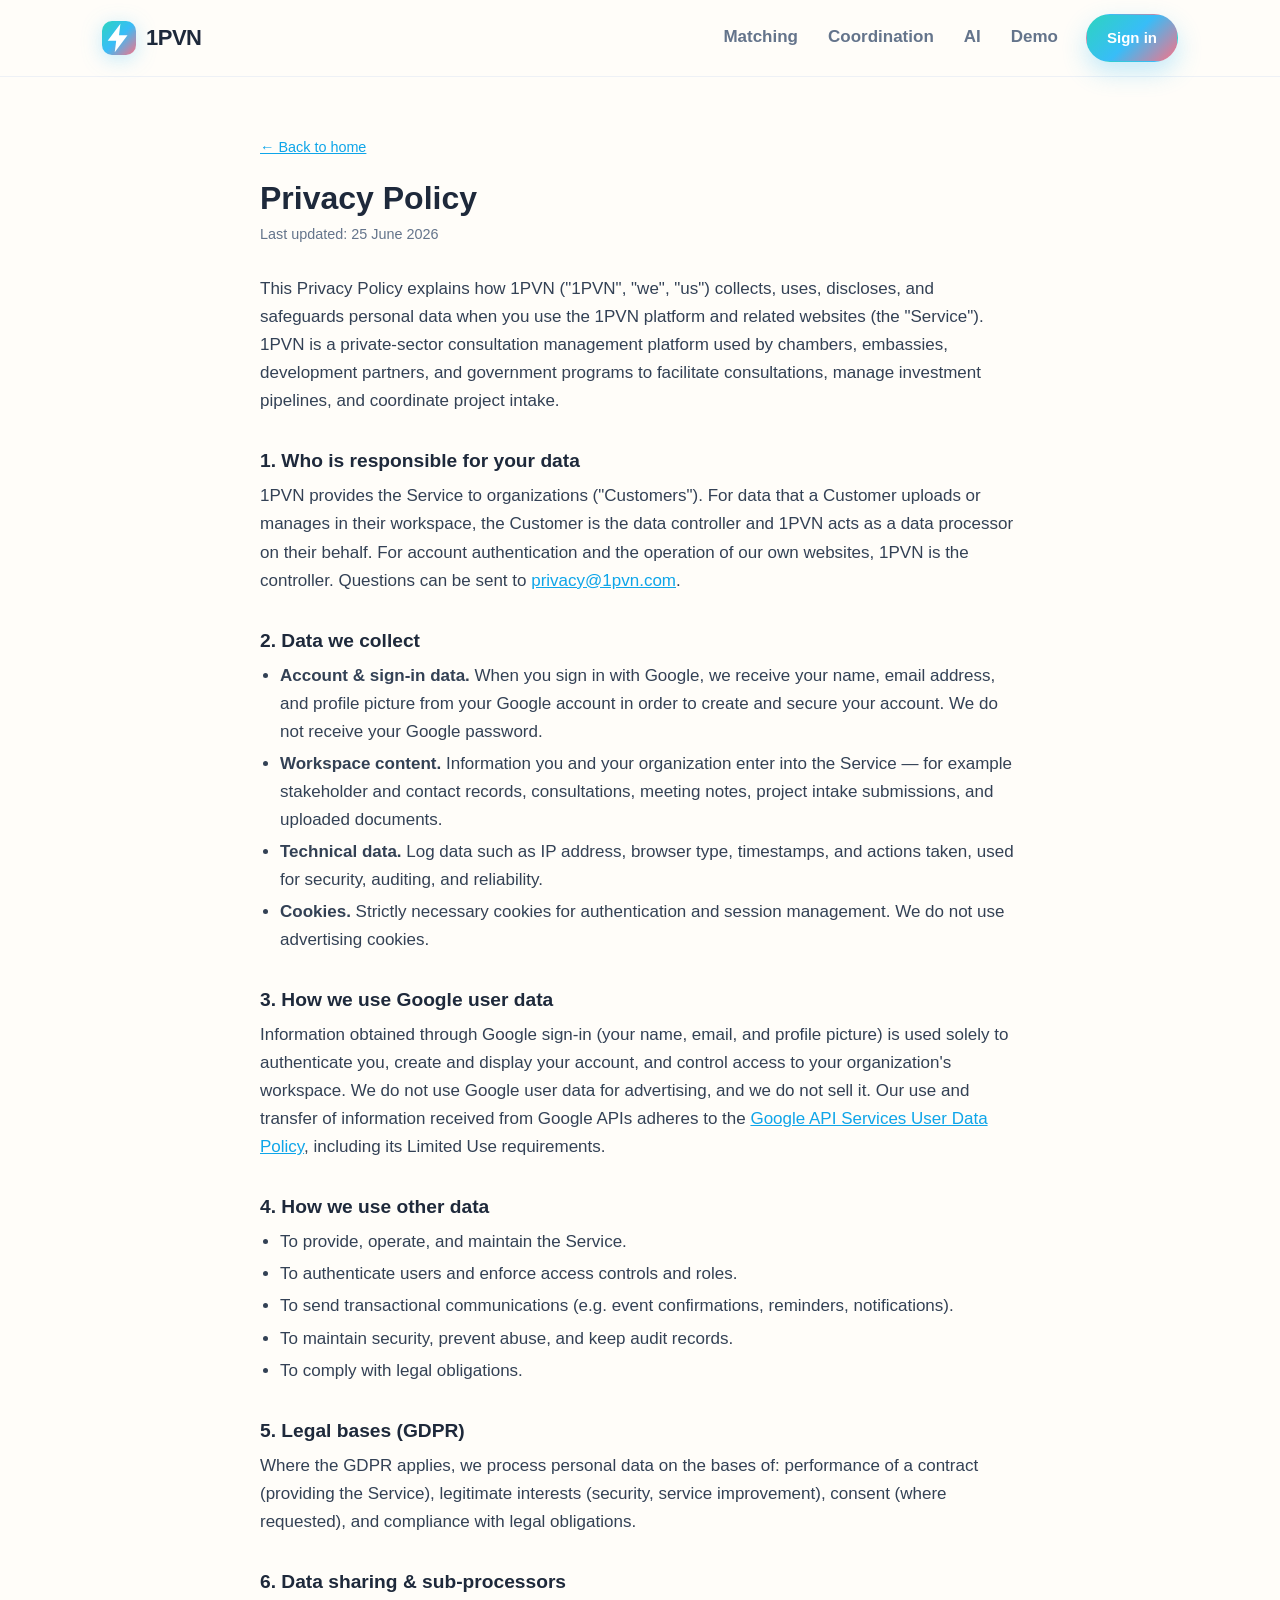
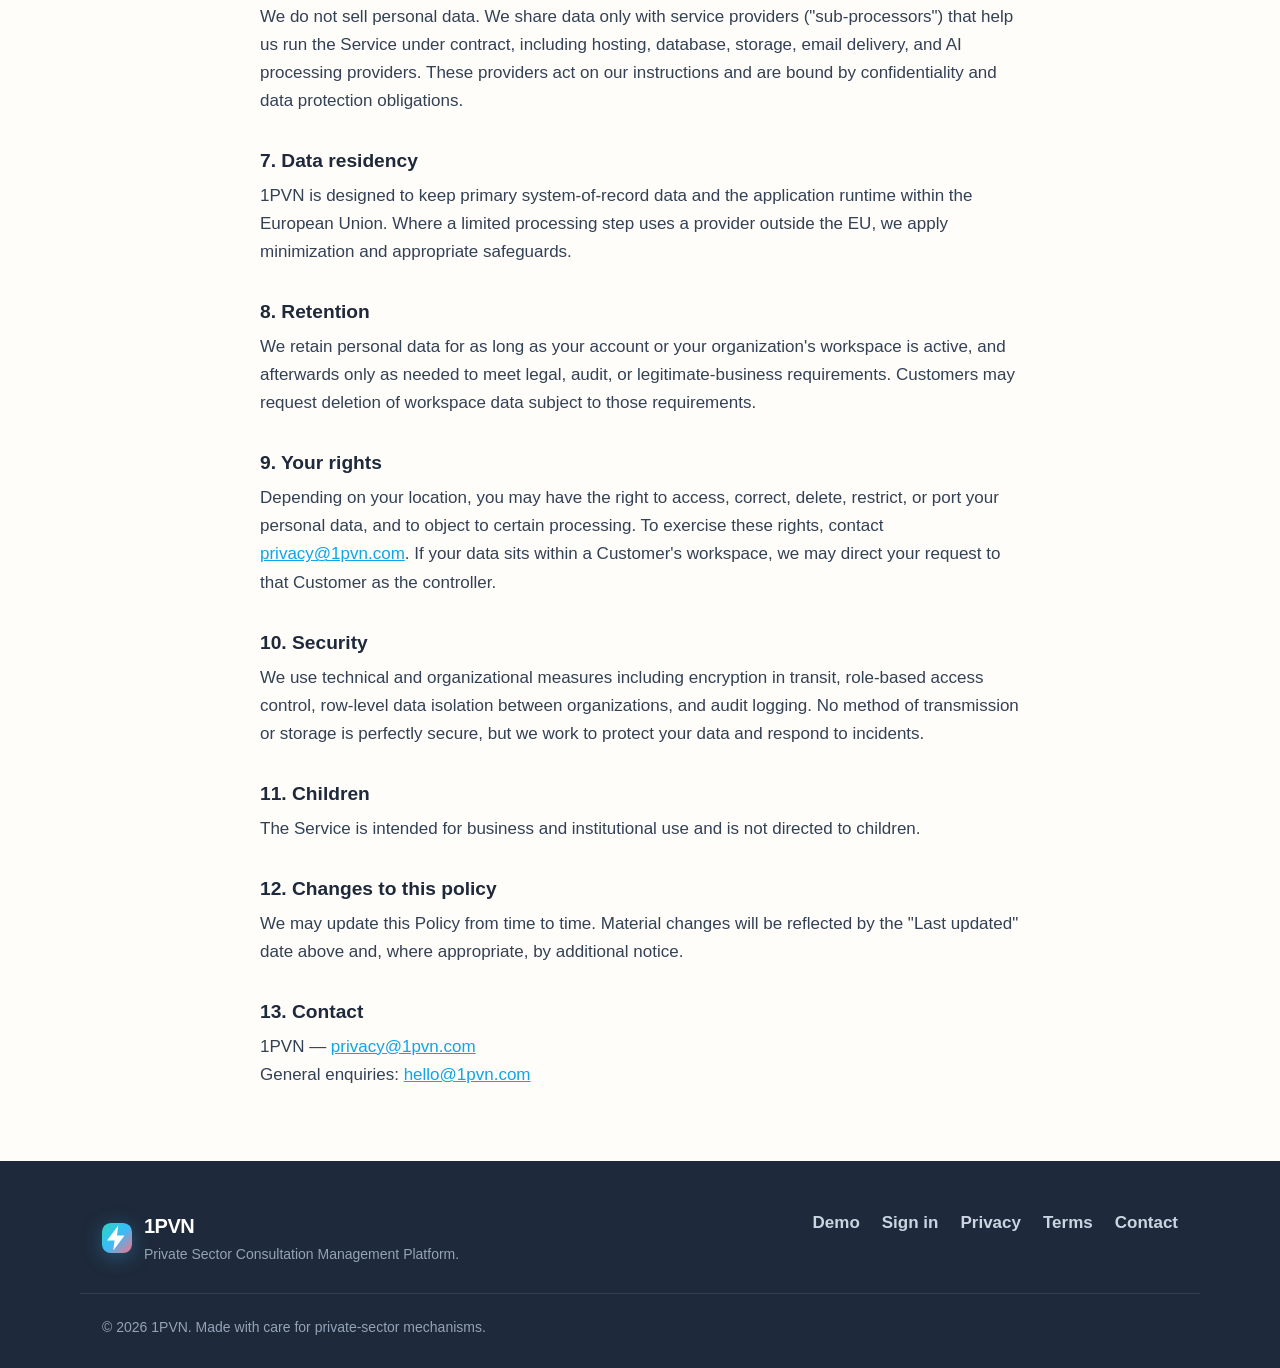
==== privacy.html @ 66ea93f3 "feat: add Privacy Policy + Terms of Service pages (Google OAuth verification) Co-Authored-By: Claude" ====
<!DOCTYPE html>
<html lang="en">
<head>
  <meta charset="UTF-8" />
  <meta name="viewport" content="width=device-width, initial-scale=1.0" />
  <title>Privacy Policy — 1PVN</title>
  <meta name="description" content="How 1PVN collects, uses, and protects personal data, including data accessed through Google sign-in." />
  <meta name="robots" content="index,follow" />
  <link rel="icon" type="image/svg+xml" href="favicon.svg" />
  <link rel="stylesheet" href="styles.css" />
  <style>
    .legal { max-width: 760px; margin: 0 auto; padding: 56px 0 72px; }
    .legal h1 { font-size: 2rem; margin-bottom: 6px; }
    .legal .updated { color: var(--ink-muted); font-size: .9rem; margin-bottom: 28px; }
    .legal h2 { font-size: 1.2rem; margin: 34px 0 10px; color: var(--ink-strong); }
    .legal p, .legal li { color: var(--ink); line-height: 1.65; }
    .legal ul { padding-left: 1.25rem; margin: 8px 0; }
    .legal li { margin: 4px 0; }
    .legal a { color: #0ea5e9; text-decoration: underline; }
    .legal .back { display: inline-block; margin-bottom: 20px; font-size: .9rem; }
  </style>
</head>
<body>
  <a class="skip-link" href="#main">Skip to content</a>

  <!-- ===== Header ===== -->
  <header class="site-header" id="top">
    <div class="container header-inner">
      <a class="brand" href="/" aria-label="1PVN home">
        <span class="brand-mark" aria-hidden="true">
          <svg viewBox="0 0 24 24" width="34" height="34" role="img">
            <defs>
              <linearGradient id="boltGrad" x1="0" y1="0" x2="1" y2="1">
                <stop offset="0%" stop-color="#2dd4bf"/>
                <stop offset="50%" stop-color="#38bdf8"/>
                <stop offset="100%" stop-color="#fb7185"/>
              </linearGradient>
            </defs>
            <rect x="0" y="0" width="24" height="24" rx="7" fill="url(#boltGrad)"/>
            <path d="M13 2 L4 14 h6 l-1 8 9 -12 h-6 z" fill="#ffffff"/>
          </svg>
        </span>
        <span class="brand-name">1PVN</span>
      </a>
      <nav class="site-nav" aria-label="Primary">
        <a href="/#matching">Matching</a>
        <a href="/#channels">Coordination</a>
        <a href="/#ai">AI</a>
        <a href="/#demo">Demo</a>
      </nav>
      <a class="btn btn-primary btn-sm" href="https://app.1pvn.com">Sign in</a>
    </div>
  </header>

  <main id="main">
    <article class="legal container">
      <a class="back" href="/">← Back to home</a>
      <h1>Privacy Policy</h1>
      <p class="updated">Last updated: 25 June 2026</p>

      <p>
        This Privacy Policy explains how 1PVN ("1PVN", "we", "us") collects, uses,
        discloses, and safeguards personal data when you use the 1PVN platform and
        related websites (the "Service"). 1PVN is a private-sector consultation
        management platform used by chambers, embassies, development partners, and
        government programs to facilitate consultations, manage investment pipelines,
        and coordinate project intake.
      </p>

      <h2>1. Who is responsible for your data</h2>
      <p>
        1PVN provides the Service to organizations ("Customers"). For data that a
        Customer uploads or manages in their workspace, the Customer is the data
        controller and 1PVN acts as a data processor on their behalf. For account
        authentication and the operation of our own websites, 1PVN is the controller.
        Questions can be sent to <a href="mailto:privacy@1pvn.com">privacy@1pvn.com</a>.
      </p>

      <h2>2. Data we collect</h2>
      <ul>
        <li><strong>Account &amp; sign-in data.</strong> When you sign in with Google,
          we receive your name, email address, and profile picture from your Google
          account in order to create and secure your account. We do not receive your
          Google password.</li>
        <li><strong>Workspace content.</strong> Information you and your organization
          enter into the Service — for example stakeholder and contact records,
          consultations, meeting notes, project intake submissions, and uploaded
          documents.</li>
        <li><strong>Technical data.</strong> Log data such as IP address, browser type,
          timestamps, and actions taken, used for security, auditing, and reliability.</li>
        <li><strong>Cookies.</strong> Strictly necessary cookies for authentication and
          session management. We do not use advertising cookies.</li>
      </ul>

      <h2>3. How we use Google user data</h2>
      <p>
        Information obtained through Google sign-in (your name, email, and profile
        picture) is used solely to authenticate you, create and display your account,
        and control access to your organization's workspace. We do not use Google user
        data for advertising, and we do not sell it. Our use and transfer of information
        received from Google APIs adheres to the
        <a href="https://developers.google.com/terms/api-services-user-data-policy" target="_blank" rel="noopener">Google API Services User Data Policy</a>,
        including its Limited Use requirements.
      </p>

      <h2>4. How we use other data</h2>
      <ul>
        <li>To provide, operate, and maintain the Service.</li>
        <li>To authenticate users and enforce access controls and roles.</li>
        <li>To send transactional communications (e.g. event confirmations, reminders, notifications).</li>
        <li>To maintain security, prevent abuse, and keep audit records.</li>
        <li>To comply with legal obligations.</li>
      </ul>

      <h2>5. Legal bases (GDPR)</h2>
      <p>
        Where the GDPR applies, we process personal data on the bases of: performance of
        a contract (providing the Service), legitimate interests (security, service
        improvement), consent (where requested), and compliance with legal obligations.
      </p>

      <h2>6. Data sharing &amp; sub-processors</h2>
      <p>
        We do not sell personal data. We share data only with service providers
        ("sub-processors") that help us run the Service under contract, including
        hosting, database, storage, email delivery, and AI processing providers. These
        providers act on our instructions and are bound by confidentiality and data
        protection obligations.
      </p>

      <h2>7. Data residency</h2>
      <p>
        1PVN is designed to keep primary system-of-record data and the application
        runtime within the European Union. Where a limited processing step uses a
        provider outside the EU, we apply minimization and appropriate safeguards.
      </p>

      <h2>8. Retention</h2>
      <p>
        We retain personal data for as long as your account or your organization's
        workspace is active, and afterwards only as needed to meet legal, audit, or
        legitimate-business requirements. Customers may request deletion of workspace
        data subject to those requirements.
      </p>

      <h2>9. Your rights</h2>
      <p>
        Depending on your location, you may have the right to access, correct, delete,
        restrict, or port your personal data, and to object to certain processing. To
        exercise these rights, contact <a href="mailto:privacy@1pvn.com">privacy@1pvn.com</a>.
        If your data sits within a Customer's workspace, we may direct your request to
        that Customer as the controller.
      </p>

      <h2>10. Security</h2>
      <p>
        We use technical and organizational measures including encryption in transit,
        role-based access control, row-level data isolation between organizations, and
        audit logging. No method of transmission or storage is perfectly secure, but we
        work to protect your data and respond to incidents.
      </p>

      <h2>11. Children</h2>
      <p>The Service is intended for business and institutional use and is not directed to children.</p>

      <h2>12. Changes to this policy</h2>
      <p>
        We may update this Policy from time to time. Material changes will be reflected
        by the "Last updated" date above and, where appropriate, by additional notice.
      </p>

      <h2>13. Contact</h2>
      <p>
        1PVN — <a href="mailto:privacy@1pvn.com">privacy@1pvn.com</a><br>
        General enquiries: <a href="mailto:hello@1pvn.com">hello@1pvn.com</a>
      </p>
    </article>
  </main>

  <!-- ===== Footer ===== -->
  <footer class="site-footer">
    <div class="container footer-inner">
      <div class="footer-brand">
        <span class="brand-mark" aria-hidden="true">
          <svg viewBox="0 0 24 24" width="30" height="30" role="img">
            <defs>
              <linearGradient id="boltGradF" x1="0" y1="0" x2="1" y2="1">
                <stop offset="0%" stop-color="#2dd4bf"/>
                <stop offset="50%" stop-color="#38bdf8"/>
                <stop offset="100%" stop-color="#fb7185"/>
              </linearGradient>
            </defs>
            <rect x="0" y="0" width="24" height="24" rx="7" fill="url(#boltGradF)"/>
            <path d="M13 2 L4 14 h6 l-1 8 9 -12 h-6 z" fill="#ffffff"/>
          </svg>
        </span>
        <div>
          <p class="brand-name">1PVN</p>
          <p class="footer-tag">Private Sector Consultation Management Platform.</p>
        </div>
      </div>
      <nav class="footer-links" aria-label="Footer">
        <a href="/#demo">Demo</a>
        <a href="https://app.1pvn.com">Sign in</a>
        <a href="/privacy.html">Privacy</a>
        <a href="/terms.html">Terms</a>
        <a href="mailto:hello@1pvn.com">Contact</a>
      </nav>
    </div>
    <div class="container footer-bottom">
      <p>&copy; <span id="year">2026</span> 1PVN. Made with care for private-sector mechanisms.</p>
    </div>
  </footer>

  <script>
    document.getElementById('year').textContent = new Date().getFullYear();
  </script>
</body>
</html>
---- styles.css ----
/* ===== 1PVN — soft / approachable design system ===== */

:root {
  /* friendly palette */
  --cream: #fffdf9;
  --cream-2: #fef7f0;
  --sky: #38bdf8;
  --sky-soft: #e0f3fe;
  --mint: #2dd4bf;
  --mint-soft: #d7f5ef;
  --coral: #fb7185;
  --coral-soft: #ffe4e6;
  --ink: #334155;          /* soft slate text */
  --ink-strong: #1e293b;
  --ink-muted: #64748b;
  --line: #eef1f6;
  --white: #ffffff;

  --grad: linear-gradient(135deg, #2dd4bf 0%, #38bdf8 50%, #fb7185 100%);
  --grad-sky: linear-gradient(135deg, #38bdf8, #818cf8);
  --grad-mint: linear-gradient(135deg, #2dd4bf, #34d399);
  --grad-coral: linear-gradient(135deg, #fb7185, #fdba74);

  /* soft, diffuse shadows */
  --shadow-sm: 0 4px 16px rgba(51, 65, 85, 0.06);
  --shadow: 0 10px 30px rgba(51, 65, 85, 0.08);
  --shadow-lg: 0 20px 50px rgba(51, 65, 85, 0.12);

  --r-sm: 14px;
  --r: 20px;
  --r-lg: 26px;

  --maxw: 1120px;
}

* { box-sizing: border-box; }

html { scroll-behavior: smooth; }

body {
  margin: 0;
  font-family: -apple-system, BlinkMacSystemFont, "Segoe UI", "Nunito",
    "Helvetica Neue", Arial, sans-serif;
  color: var(--ink);
  background: var(--cream);
  line-height: 1.7;
  font-size: 17px;
  -webkit-font-smoothing: antialiased;
}

h1, h2, h3 { color: var(--ink-strong); line-height: 1.2; margin: 0; }
p { margin: 0; }
a { color: inherit; text-decoration: none; }

.container {
  width: 100%;
  max-width: var(--maxw);
  margin: 0 auto;
  padding: 0 22px;
}

.skip-link {
  position: absolute;
  left: -999px;
  top: 0;
  background: var(--ink-strong);
  color: #fff;
  padding: 10px 16px;
  border-radius: 0 0 var(--r-sm) 0;
  z-index: 100;
}
.skip-link:focus { left: 0; }

/* ===== Buttons ===== */
.btn {
  display: inline-flex;
  align-items: center;
  justify-content: center;
  gap: 8px;
  font-weight: 700;
  font-size: 16px;
  padding: 14px 26px;
  border-radius: 999px;
  border: 1.5px solid transparent;
  cursor: pointer;
  transition: transform .15s ease, box-shadow .2s ease, background .2s ease;
  white-space: nowrap;
}
.btn:focus-visible { outline: 3px solid var(--sky); outline-offset: 2px; }
.btn:hover { transform: translateY(-2px); }
.btn-sm { padding: 10px 20px; font-size: 15px; }
.btn-block { width: 100%; }

.btn-primary {
  background: var(--grad);
  color: #fff;
  box-shadow: 0 10px 24px rgba(56, 189, 248, 0.3);
}
.btn-primary:hover { box-shadow: 0 14px 30px rgba(251, 113, 133, 0.35); }

.btn-ghost {
  background: var(--white);
  color: var(--ink-strong);
  border-color: var(--line);
  box-shadow: var(--shadow-sm);
}
.btn-ghost:hover { border-color: var(--sky); }

.btn-soft {
  background: var(--white);
  color: var(--ink-strong);
  border-color: var(--line);
  box-shadow: var(--shadow-sm);
}
.btn-soft:hover { border-color: var(--mint); }

.btn-light {
  background: #fff;
  color: var(--ink-strong);
  box-shadow: var(--shadow);
}

/* ===== Header ===== */
.site-header {
  position: sticky;
  top: 0;
  z-index: 50;
  background: rgba(255, 253, 249, 0.82);
  backdrop-filter: saturate(140%) blur(12px);
  border-bottom: 1px solid var(--line);
}
.header-inner {
  display: flex;
  align-items: center;
  gap: 18px;
  padding-top: 14px;
  padding-bottom: 14px;
}
.brand { display: inline-flex; align-items: center; gap: 10px; }
.brand-mark { display: inline-flex; filter: drop-shadow(0 4px 10px rgba(56,189,248,.3)); }
.brand-name { font-weight: 800; font-size: 22px; letter-spacing: -0.5px; color: var(--ink-strong); }

.site-nav {
  display: flex;
  gap: 26px;
  margin-left: auto;
  font-weight: 600;
  color: var(--ink-muted);
}
.site-nav a { padding: 6px 2px; border-radius: 8px; }
.site-nav a:hover { color: var(--ink-strong); }
.header-inner > .btn-primary { margin-left: 8px; }

/* ===== Hero ===== */
.hero {
  position: relative;
  overflow: hidden;
  background:
    radial-gradient(1100px 480px at 80% -10%, var(--sky-soft), transparent 60%),
    radial-gradient(900px 460px at 0% 10%, var(--coral-soft), transparent 55%),
    linear-gradient(180deg, var(--cream), var(--cream-2));
  padding: 92px 0 96px;
}
.blob {
  position: absolute;
  border-radius: 50%;
  filter: blur(50px);
  opacity: .5;
  z-index: 0;
}
.blob-1 { width: 320px; height: 320px; background: var(--mint-soft); top: -60px; right: 8%; }
.blob-2 { width: 280px; height: 280px; background: var(--coral-soft); bottom: -80px; left: 4%; }
.hero-inner { position: relative; z-index: 1; max-width: 820px; text-align: center; margin: 0 auto; }

.eyebrow {
  display: inline-block;
  background: var(--white);
  border: 1px solid var(--line);
  color: var(--ink-muted);
  font-weight: 700;
  font-size: 14px;
  padding: 7px 16px;
  border-radius: 999px;
  box-shadow: var(--shadow-sm);
  margin-bottom: 22px;
}
.hero h1 {
  font-size: clamp(2.3rem, 6vw, 3.6rem);
  font-weight: 800;
  letter-spacing: -1px;
  margin-bottom: 20px;
}
.grad-text {
  background: var(--grad);
  -webkit-background-clip: text;
  background-clip: text;
  -webkit-text-fill-color: transparent;
  color: transparent;
}
.lead {
  font-size: clamp(1.05rem, 2.2vw, 1.3rem);
  color: var(--ink-muted);
  max-width: 660px;
  margin: 0 auto 30px;
}
.hero-cta { display: flex; gap: 14px; justify-content: center; flex-wrap: wrap; }
.hero-note { margin-top: 22px; color: var(--ink-muted); font-size: 14px; font-weight: 600; }

/* ===== Sections ===== */
.section { padding: 84px 0; }
.section-tint {
  background:
    radial-gradient(800px 400px at 100% 0%, var(--mint-soft), transparent 60%),
    var(--cream-2);
}
.section-head { max-width: 680px; margin: 0 auto 48px; text-align: center; }
.section-head h2 {
  font-size: clamp(1.8rem, 4vw, 2.5rem);
  font-weight: 800;
  letter-spacing: -0.5px;
  margin: 6px 0 14px;
}
.section-sub { color: var(--ink-muted); font-size: 1.1rem; }

/* ===== Matching board ===== */
.board {
  display: grid;
  grid-template-columns: 1fr 1.25fr 1fr;
  gap: 18px;
  background: var(--white);
  border: 1px solid var(--line);
  border-radius: var(--r-lg);
  padding: 22px;
  box-shadow: var(--shadow-lg);
}
.board-col {
  background: var(--cream);
  border: 1px solid var(--line);
  border-radius: var(--r);
  padding: 16px;
}
.board-col-center { background: linear-gradient(180deg, #fff, var(--sky-soft)); }
.board-col-head {
  display: flex;
  align-items: center;
  gap: 9px;
  margin-bottom: 14px;
}
.board-col-head h3 { font-size: 1rem; font-weight: 800; }
.col-dot { width: 11px; height: 11px; border-radius: 50%; }
.dot-sky { background: var(--sky); }
.dot-mint { background: var(--mint); }
.dot-coral { background: var(--coral); }
.count {
  margin-left: auto;
  background: var(--white);
  border: 1px solid var(--line);
  color: var(--ink-muted);
  font-size: 13px;
  font-weight: 700;
  padding: 2px 11px;
  border-radius: 999px;
}
.badge-ai {
  margin-left: auto;
  background: var(--grad);
  color: #fff;
  font-size: 12px;
  font-weight: 800;
  letter-spacing: .5px;
  padding: 3px 11px;
  border-radius: 999px;
}

.mini-card {
  display: flex;
  align-items: center;
  gap: 12px;
  background: var(--white);
  border: 1px solid var(--line);
  border-radius: var(--r-sm);
  padding: 11px 13px;
  margin-bottom: 11px;
  box-shadow: var(--shadow-sm);
}
.mini-card:last-child { margin-bottom: 0; }
.avatar {
  width: 40px; height: 40px;
  border-radius: 12px;
  display: grid; place-items: center;
  color: #fff; font-weight: 800; font-size: 13px;
  flex-shrink: 0;
}
.grad-sky { background: var(--grad-sky); }
.grad-mint { background: var(--grad-mint); }
.grad-coral { background: var(--grad-coral); }
.mc-title { font-weight: 700; color: var(--ink-strong); font-size: 15px; }
.mc-sub { font-size: 13px; color: var(--ink-muted); }

.match-card {
  background: var(--white);
  border: 1px solid var(--line);
  border-radius: var(--r-sm);
  padding: 14px;
  margin-bottom: 12px;
  box-shadow: var(--shadow-sm);
}
.match-card:last-child { margin-bottom: 0; }
.match-row {
  display: flex;
  align-items: center;
  gap: 8px;
  flex-wrap: wrap;
  margin-bottom: 12px;
}
.chip {
  font-size: 13px;
  font-weight: 700;
  padding: 5px 11px;
  border-radius: 999px;
}
.chip-investor { background: var(--sky-soft); color: #0369a1; }
.chip-opp { background: var(--mint-soft); color: #0f766e; }
.link-icon { color: var(--coral); font-weight: 800; font-size: 16px; }
.match-meta { display: flex; align-items: center; gap: 8px; flex-wrap: wrap; }
.score-pill {
  font-size: 13px;
  font-weight: 800;
  padding: 4px 12px;
  border-radius: 999px;
  color: #fff;
}
.score-high { background: var(--grad-mint); }
.score-mid { background: var(--grad-sky); }
.status-chip {
  font-size: 12px;
  font-weight: 700;
  padding: 4px 11px;
  border-radius: 999px;
  border: 1px solid transparent;
}
.status-suggested { background: var(--coral-soft); color: #be123c; }
.status-introduced { background: var(--sky-soft); color: #0369a1; }
.status-progress { background: #fef3c7; color: #b45309; }

/* ===== Feature card grid ===== */
.card-grid {
  display: grid;
  grid-template-columns: repeat(3, 1fr);
  gap: 20px;
}
.feature-card {
  background: var(--white);
  border: 1px solid var(--line);
  border-radius: var(--r);
  padding: 26px 24px;
  box-shadow: var(--shadow-sm);
  transition: transform .18s ease, box-shadow .25s ease;
}
.feature-card:hover { transform: translateY(-4px); box-shadow: var(--shadow); }
.feature-card h3 { font-size: 1.15rem; font-weight: 800; margin: 14px 0 8px; }
.feature-card p { color: var(--ink-muted); font-size: 0.98rem; }
.feature-icon {
  display: inline-grid;
  place-items: center;
  width: 52px; height: 52px;
  border-radius: 16px;
  font-size: 24px;
}
.ic-sky { background: var(--sky-soft); }
.ic-mint { background: var(--mint-soft); }
.ic-coral { background: var(--coral-soft); }
.ai-card { background: linear-gradient(180deg, #fff, var(--cream-2)); }

/* ===== Pricing ===== */
.pricing-grid {
  display: grid;
  grid-template-columns: repeat(3, 1fr);
  gap: 22px;
  align-items: start;
}
.price-card {
  position: relative;
  background: var(--white);
  border: 1px solid var(--line);
  border-radius: var(--r-lg);
  padding: 32px 26px;
  box-shadow: var(--shadow-sm);
}
.price-card-featured {
  border: 2px solid transparent;
  background:
    linear-gradient(#fff, #fff) padding-box,
    var(--grad) border-box;
  box-shadow: var(--shadow-lg);
  transform: translateY(-8px);
}
.popular-tag {
  position: absolute;
  top: -14px;
  left: 50%;
  transform: translateX(-50%);
  background: var(--grad);
  color: #fff;
  font-size: 12px;
  font-weight: 800;
  letter-spacing: .5px;
  padding: 6px 16px;
  border-radius: 999px;
  box-shadow: 0 8px 18px rgba(251,113,133,.35);
}
.price-name { font-size: 1.2rem; font-weight: 800; }
.price-amount { font-size: 2.6rem; font-weight: 800; color: var(--ink-strong); margin-top: 6px; }
.price-mo { font-size: 1rem; font-weight: 700; color: var(--ink-muted); }
.price-period { color: var(--ink-muted); font-size: 0.92rem; margin-bottom: 20px; }
.price-features { list-style: none; padding: 0; margin: 22px 0 0; }
.price-features li {
  display: flex;
  align-items: flex-start;
  gap: 10px;
  padding: 9px 0;
  border-top: 1px solid var(--line);
  font-size: 0.97rem;
}
.price-features li span { color: var(--mint); font-weight: 800; }
.price-features li.muted { color: var(--ink-muted); }
.price-features li.muted span { color: var(--ink-muted); }

/* ===== Residency strip ===== */
.residency { padding: 44px 0; background: var(--cream); }
.residency-inner {
  display: flex;
  align-items: center;
  gap: 16px;
  justify-content: center;
  text-align: left;
  background: var(--white);
  border: 1px solid var(--line);
  border-radius: var(--r);
  padding: 22px 28px;
  box-shadow: var(--shadow-sm);
  max-width: 820px;
  margin: 0 auto;
}
.residency-icon { font-size: 30px; }
.residency p { color: var(--ink-muted); }
.residency strong { color: var(--ink-strong); }
.region-pill {
  display: inline-block;
  background: var(--sky-soft);
  color: #0369a1;
  font-weight: 800;
  font-size: 13px;
  padding: 3px 12px;
  border-radius: 999px;
  margin: 0 2px;
}

/* ===== CTA band ===== */
.cta-band {
  padding: 76px 0;
  background:
    radial-gradient(700px 320px at 50% 120%, rgba(255,255,255,.25), transparent 60%),
    var(--grad);
}
.cta-inner { text-align: center; color: #fff; max-width: 640px; margin: 0 auto; }
.cta-inner h2 { color: #fff; font-size: clamp(1.7rem, 4vw, 2.4rem); font-weight: 800; }
.cta-inner p { color: rgba(255,255,255,.92); font-size: 1.1rem; margin: 12px 0 26px; }

/* ===== Footer ===== */
.site-footer { background: var(--ink-strong); color: #cbd5e1; padding: 48px 0 28px; }
.footer-inner {
  display: flex;
  justify-content: space-between;
  align-items: flex-start;
  gap: 28px;
  flex-wrap: wrap;
  padding-bottom: 26px;
  border-bottom: 1px solid rgba(255,255,255,.1);
}
.footer-brand { display: flex; gap: 12px; align-items: center; }
.footer-brand .brand-name { color: #fff; font-size: 20px; }
.footer-tag { font-size: 14px; color: #94a3b8; }
.footer-links { display: flex; gap: 22px; flex-wrap: wrap; font-weight: 600; }
.footer-links a { color: #cbd5e1; }
.footer-links a:hover { color: #fff; }
.footer-bottom { padding-top: 22px; font-size: 14px; color: #94a3b8; }

/* ===== Responsive ===== */
@media (max-width: 880px) {
  .card-grid { grid-template-columns: repeat(2, 1fr); }
  .pricing-grid { grid-template-columns: 1fr; max-width: 460px; margin: 0 auto; }
  .price-card-featured { transform: none; }
  .board { grid-template-columns: 1fr; }
}

@media (max-width: 640px) {
  body { font-size: 16px; }
  .site-nav { display: none; }
  .section { padding: 60px 0; }
  .hero { padding: 70px 0 76px; }
  .card-grid { grid-template-columns: 1fr; }
  .residency-inner { flex-direction: column; text-align: center; }
  .footer-inner { flex-direction: column; }
}

/* ===== Demo Version cards ===== */
.demo-card {
  display: block;
  text-decoration: none;
  color: inherit;
}
.demo-card h3 {
  display: flex;
  align-items: center;
  justify-content: space-between;
  gap: 8px;
}
.demo-arrow {
  color: var(--sky);
  font-weight: 800;
  transition: transform .18s ease;
}
.demo-card:hover .demo-arrow { transform: translateX(4px); }
.demo-note {
  margin-top: 28px;
  text-align: center;
  color: var(--ink-muted);
  font-size: 0.95rem;
}
.demo-note code {
  background: var(--cream-2);
  border: 1px solid var(--line);
  border-radius: 8px;
  padding: 2px 8px;
  font-size: 0.88rem;
  color: var(--ink-strong);
}
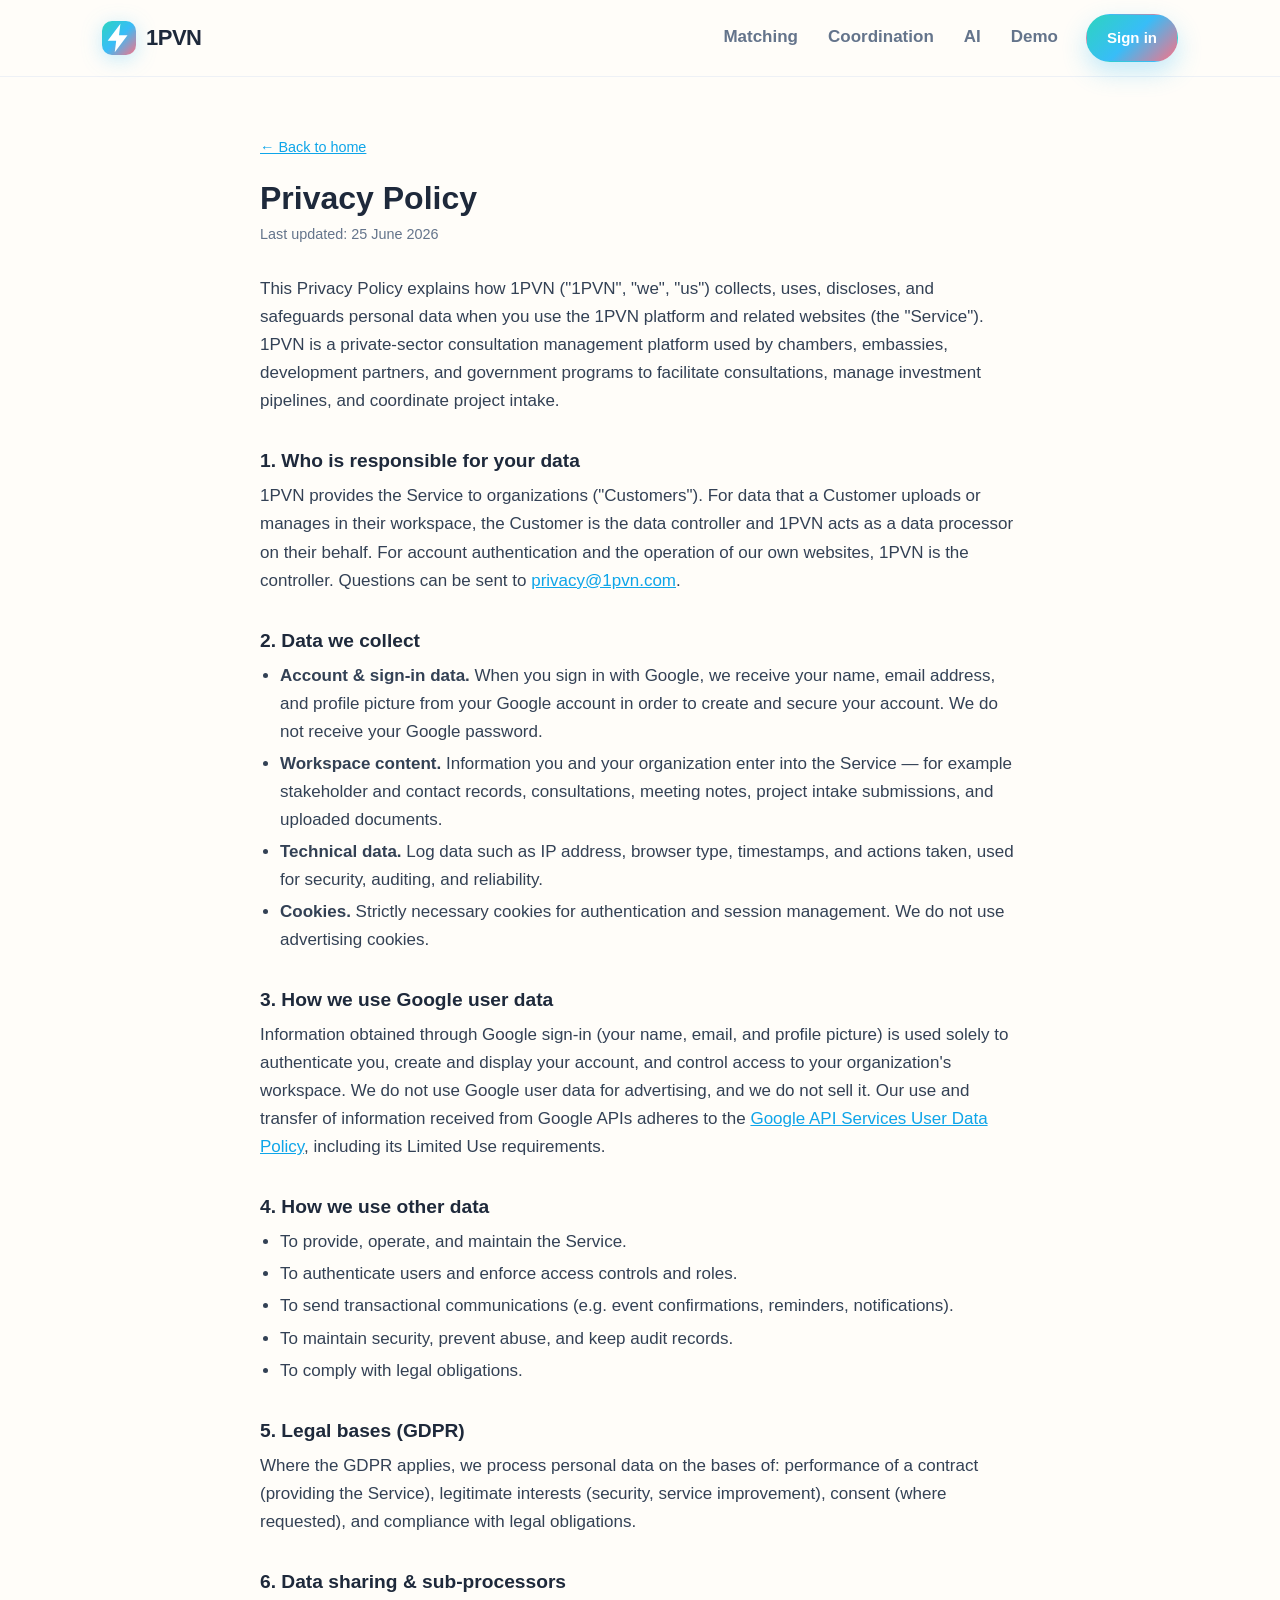
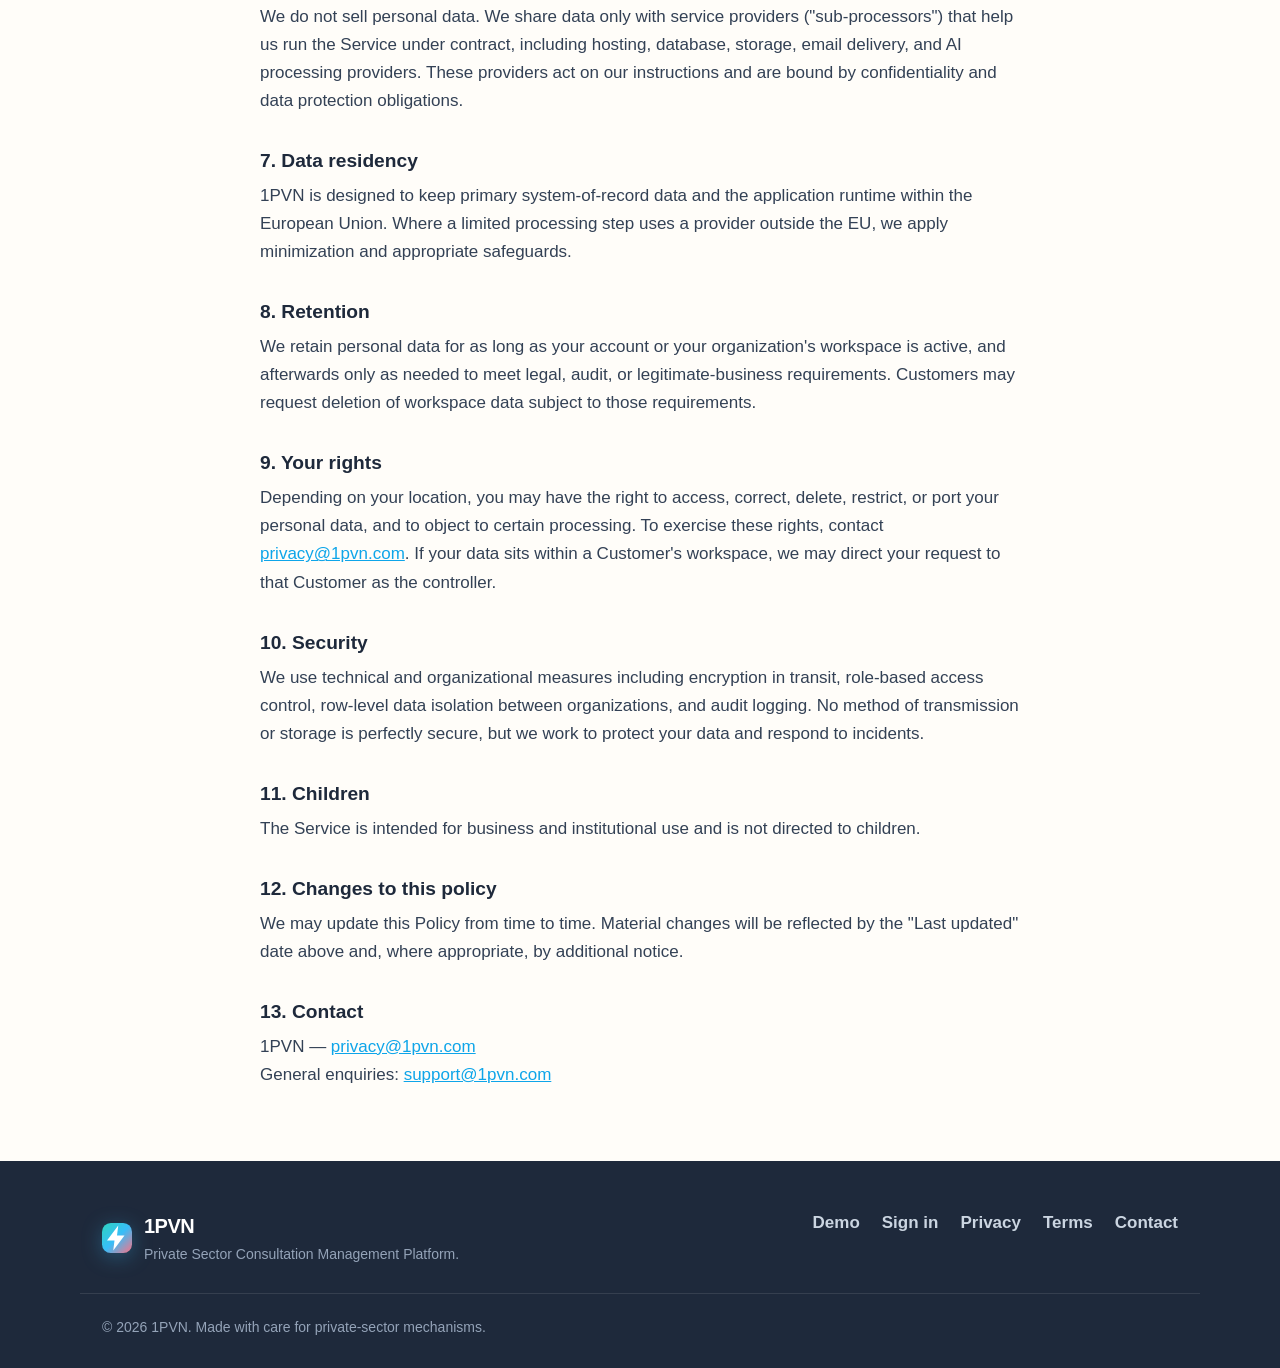
==== commit c6886a23: "chore: use support@1pvn.com as contact (was hello@) Co-Authored-By: Claude Opus 4.8 (1M context) <no" ====
--- a/privacy.html
+++ b/privacy.html
@@ -172,7 +172,7 @@
       <h2>13. Contact</h2>
       <p>
         1PVN — <a href="mailto:privacy@1pvn.com">privacy@1pvn.com</a><br>
-        General enquiries: <a href="mailto:hello@1pvn.com">hello@1pvn.com</a>
+        General enquiries: <a href="mailto:support@1pvn.com">support@1pvn.com</a>
       </p>
     </article>
   </main>
@@ -204,7 +204,7 @@
         <a href="https://app.1pvn.com">Sign in</a>
         <a href="/privacy.html">Privacy</a>
         <a href="/terms.html">Terms</a>
-        <a href="mailto:hello@1pvn.com">Contact</a>
+        <a href="mailto:support@1pvn.com">Contact</a>
       </nav>
     </div>
     <div class="container footer-bottom">
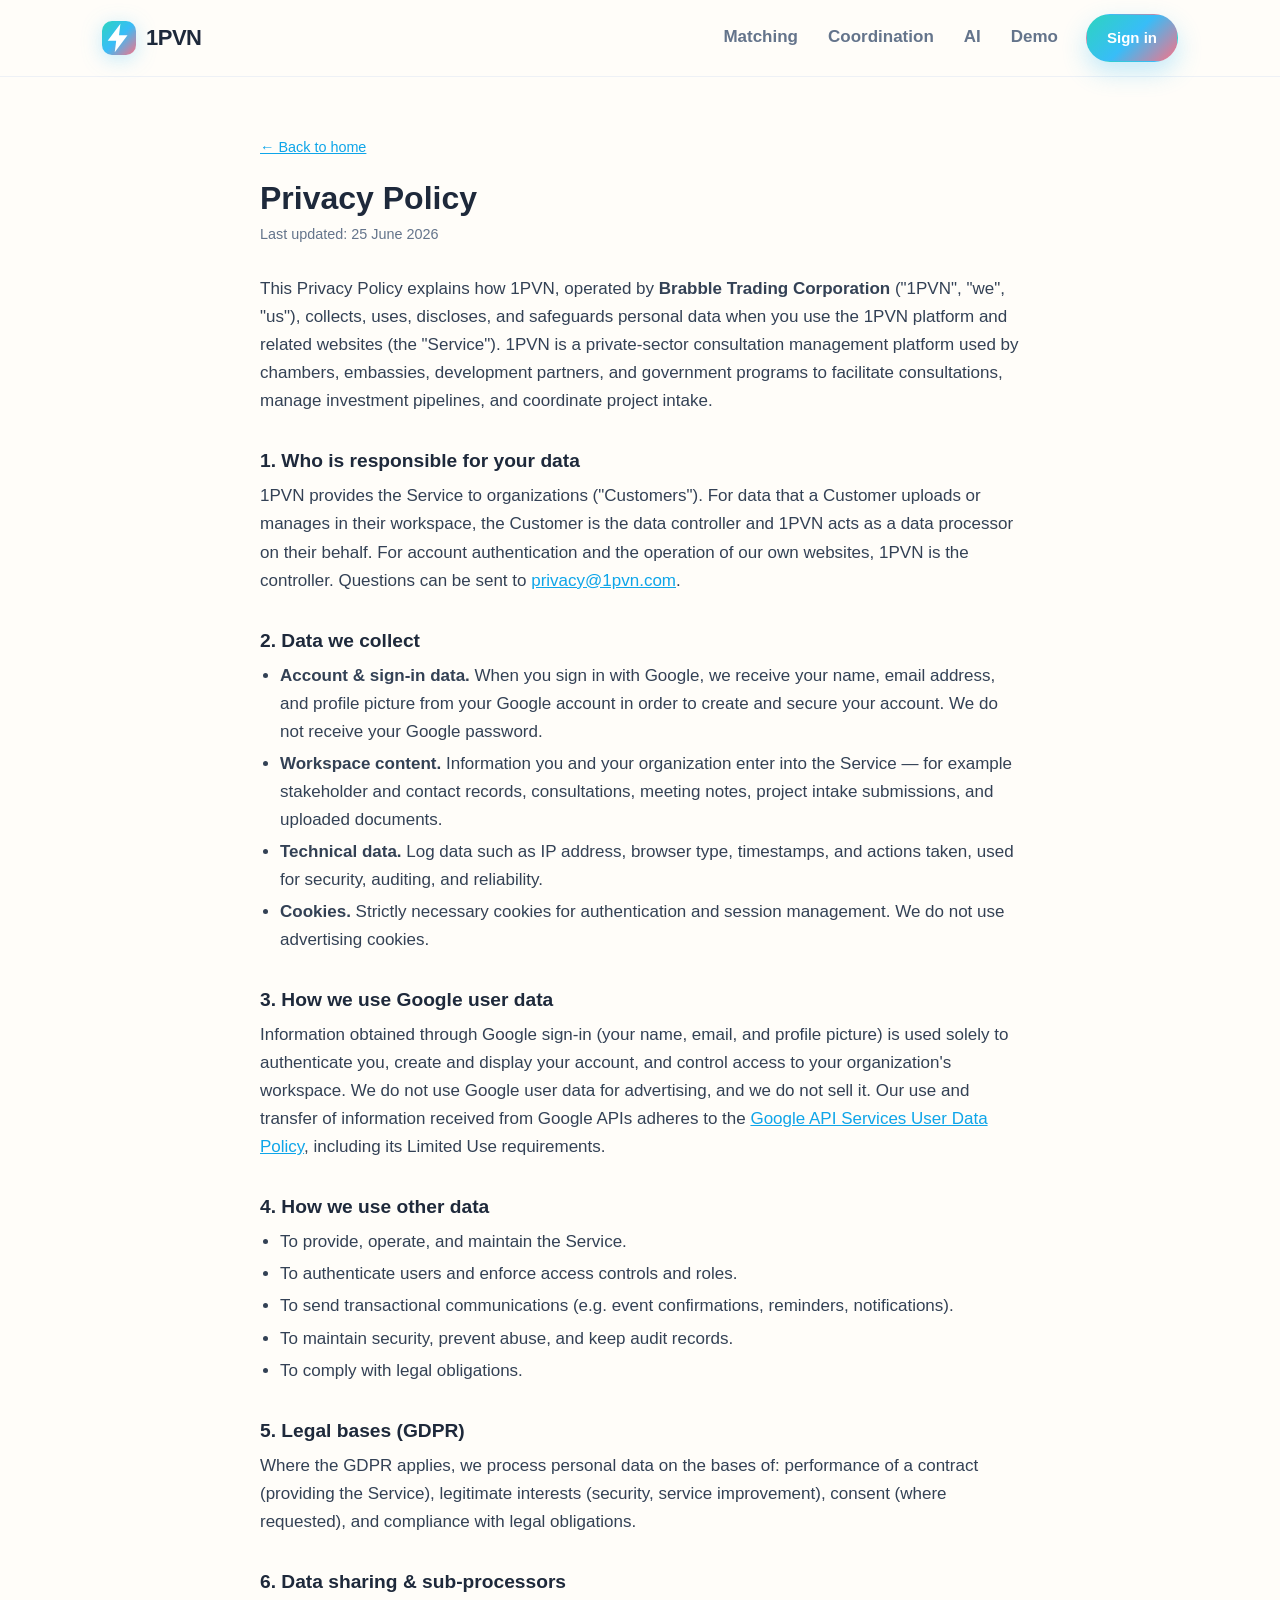
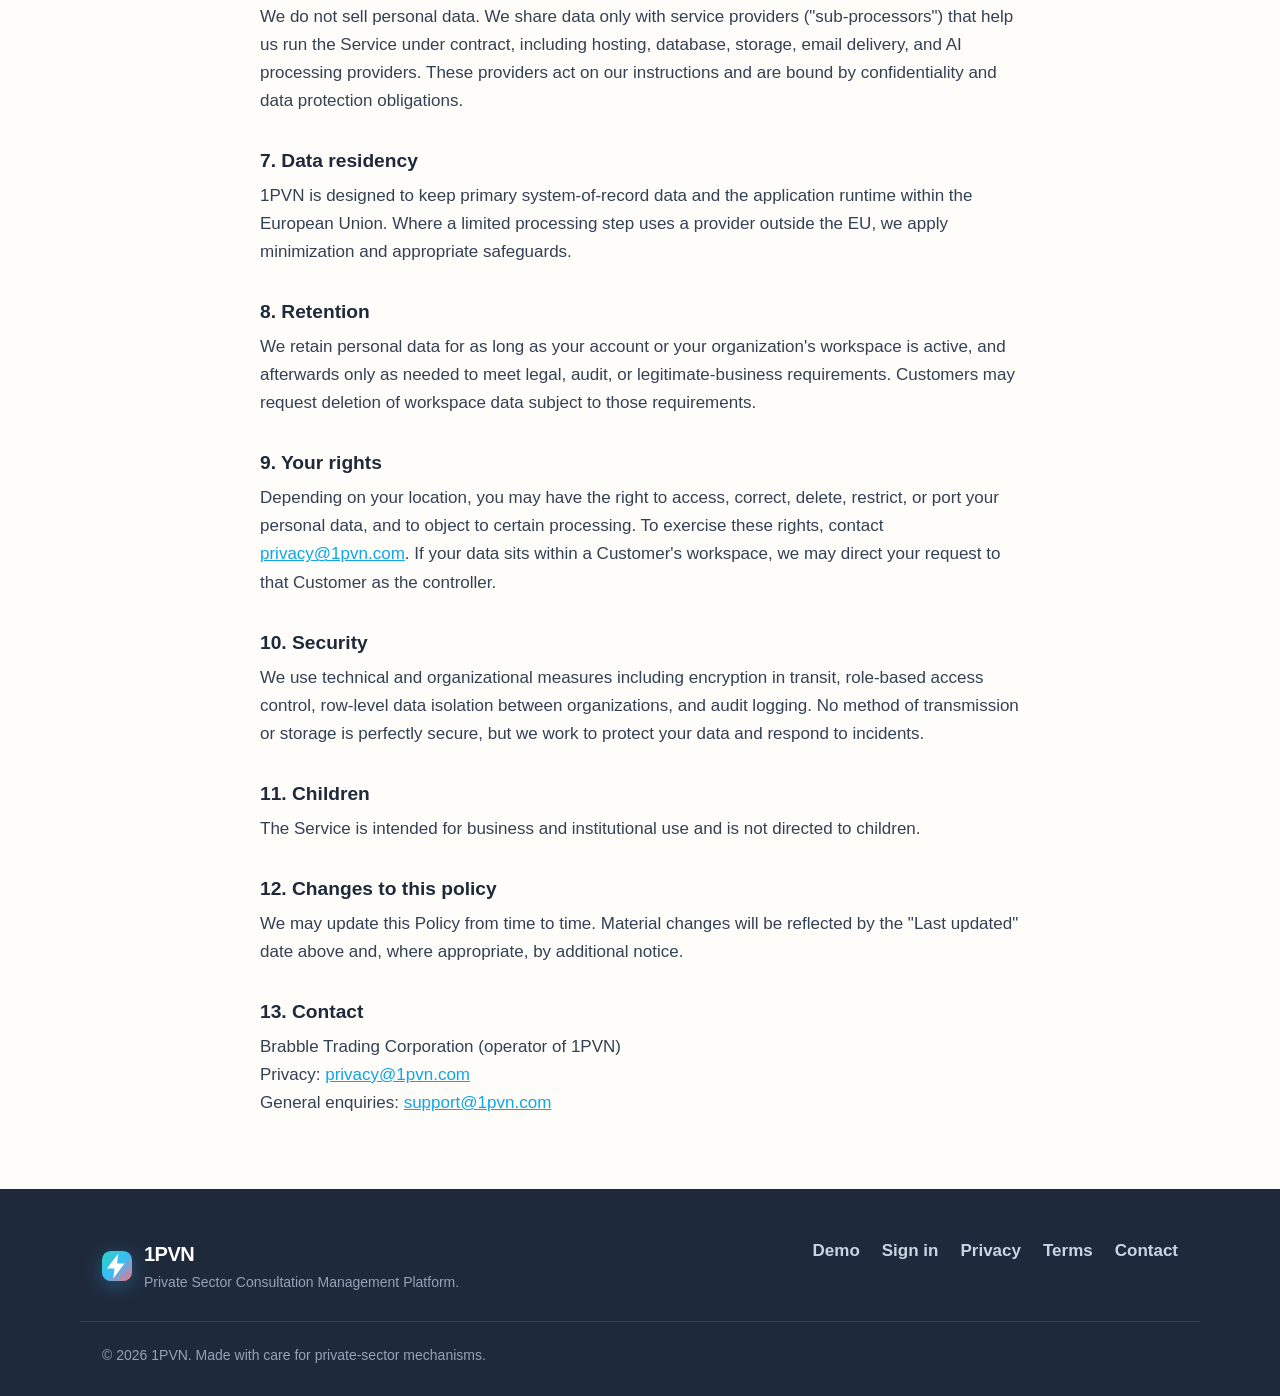
==== commit 58e4cb48: "chore(legal): name Brabble Trading Corporation as operator; Canadian governing law Co-Authored-By: C" ====
--- a/privacy.html
+++ b/privacy.html
@@ -59,7 +59,8 @@
       <p class="updated">Last updated: 25 June 2026</p>
 
       <p>
-        This Privacy Policy explains how 1PVN ("1PVN", "we", "us") collects, uses,
+        This Privacy Policy explains how 1PVN, operated by <strong>Brabble Trading
+        Corporation</strong> ("1PVN", "we", "us"), collects, uses,
         discloses, and safeguards personal data when you use the 1PVN platform and
         related websites (the "Service"). 1PVN is a private-sector consultation
         management platform used by chambers, embassies, development partners, and
@@ -171,7 +172,8 @@
 
       <h2>13. Contact</h2>
       <p>
-        1PVN — <a href="mailto:privacy@1pvn.com">privacy@1pvn.com</a><br>
+        Brabble Trading Corporation (operator of 1PVN)<br>
+        Privacy: <a href="mailto:privacy@1pvn.com">privacy@1pvn.com</a><br>
         General enquiries: <a href="mailto:support@1pvn.com">support@1pvn.com</a>
       </p>
     </article>
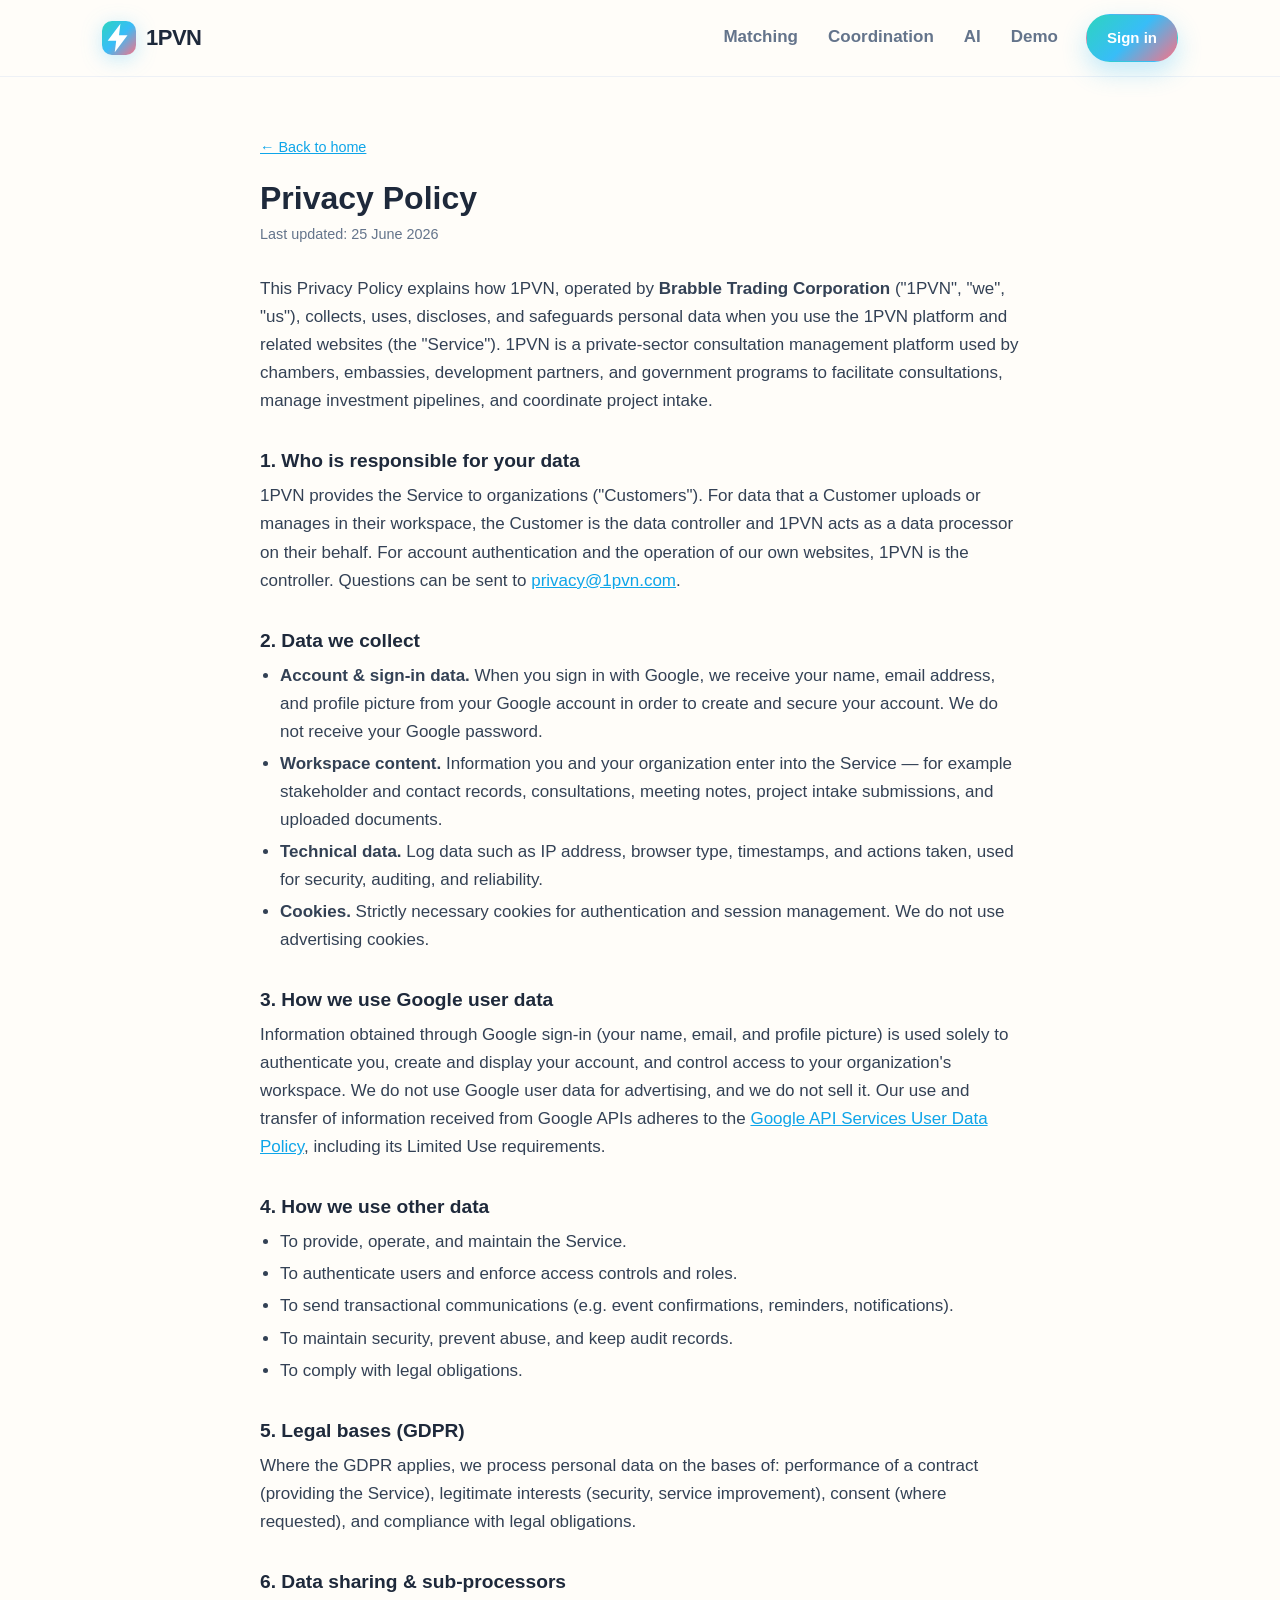
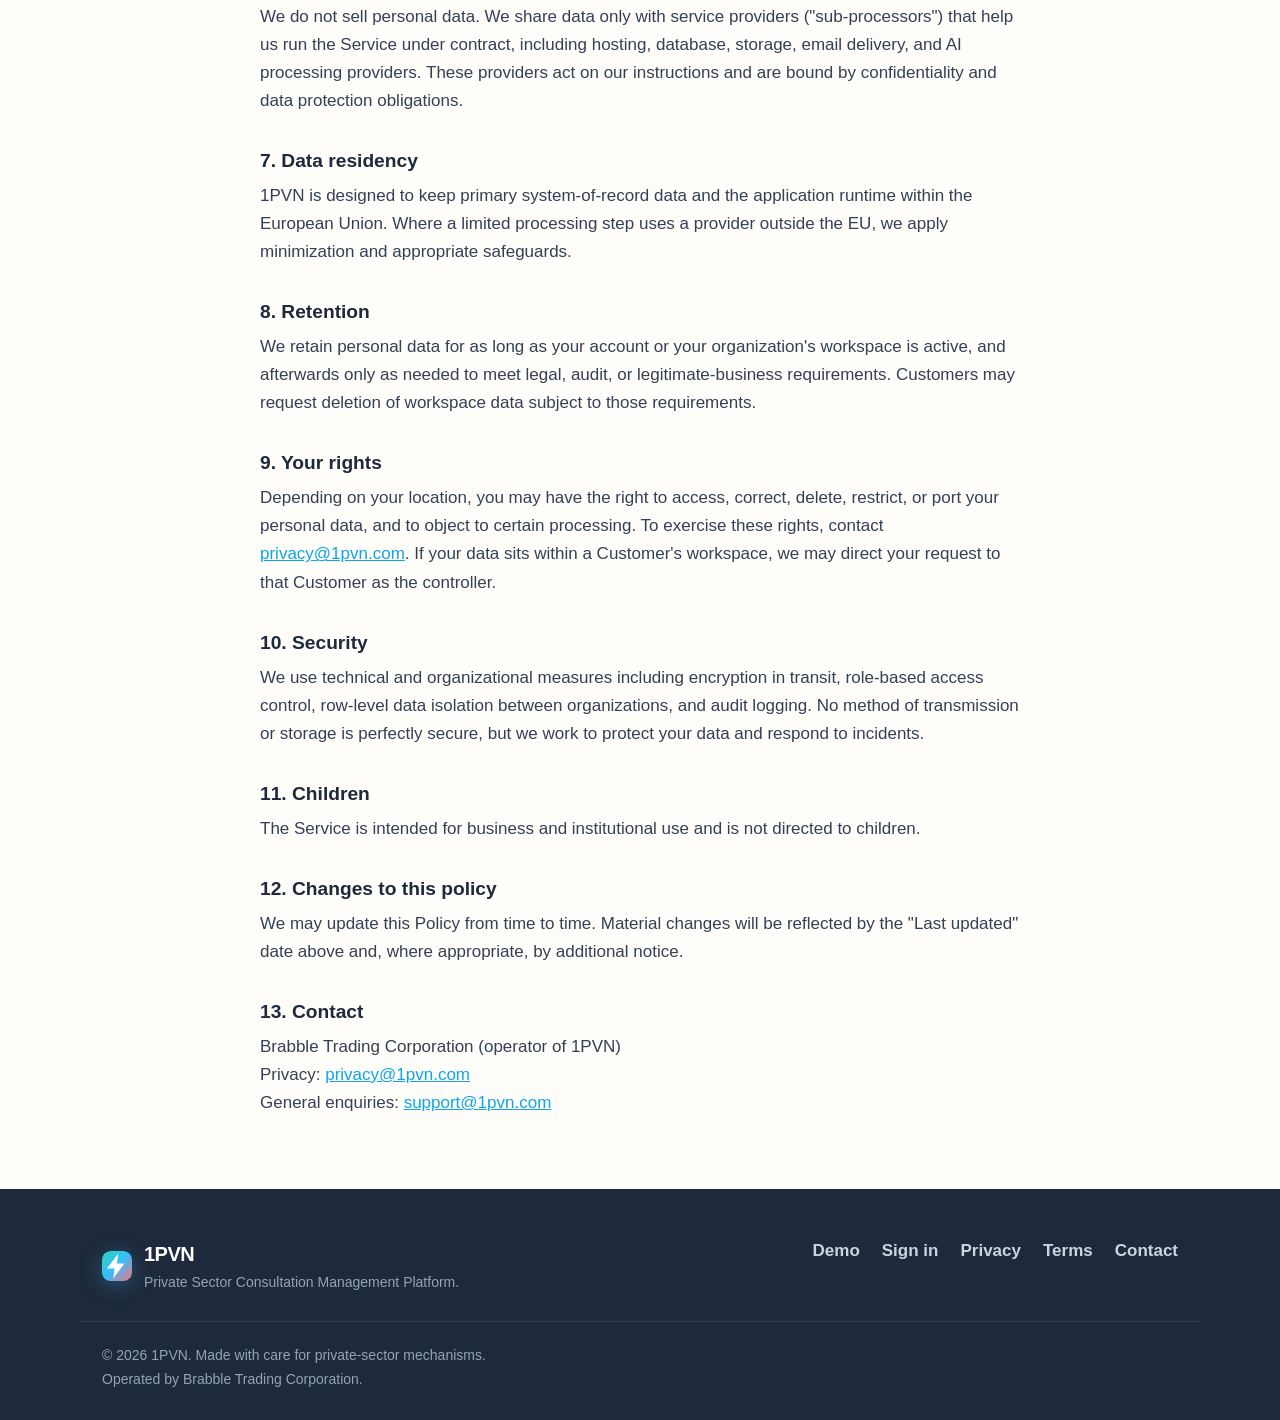
==== commit 314535f1: "chore(legal): Ontario governing law + linked 'operated by Brabble Trading Corporation' in footers Co" ====
--- a/privacy.html
+++ b/privacy.html
@@ -210,7 +210,7 @@
       </nav>
     </div>
     <div class="container footer-bottom">
-      <p>&copy; <span id="year">2026</span> 1PVN. Made with care for private-sector mechanisms.</p>
+      <p>&copy; <span id="year">2026</span> 1PVN. Made with care for private-sector mechanisms.<br>Operated by <a href="https://brabbletc.com">Brabble Trading Corporation</a>.</p>
     </div>
   </footer>
 
